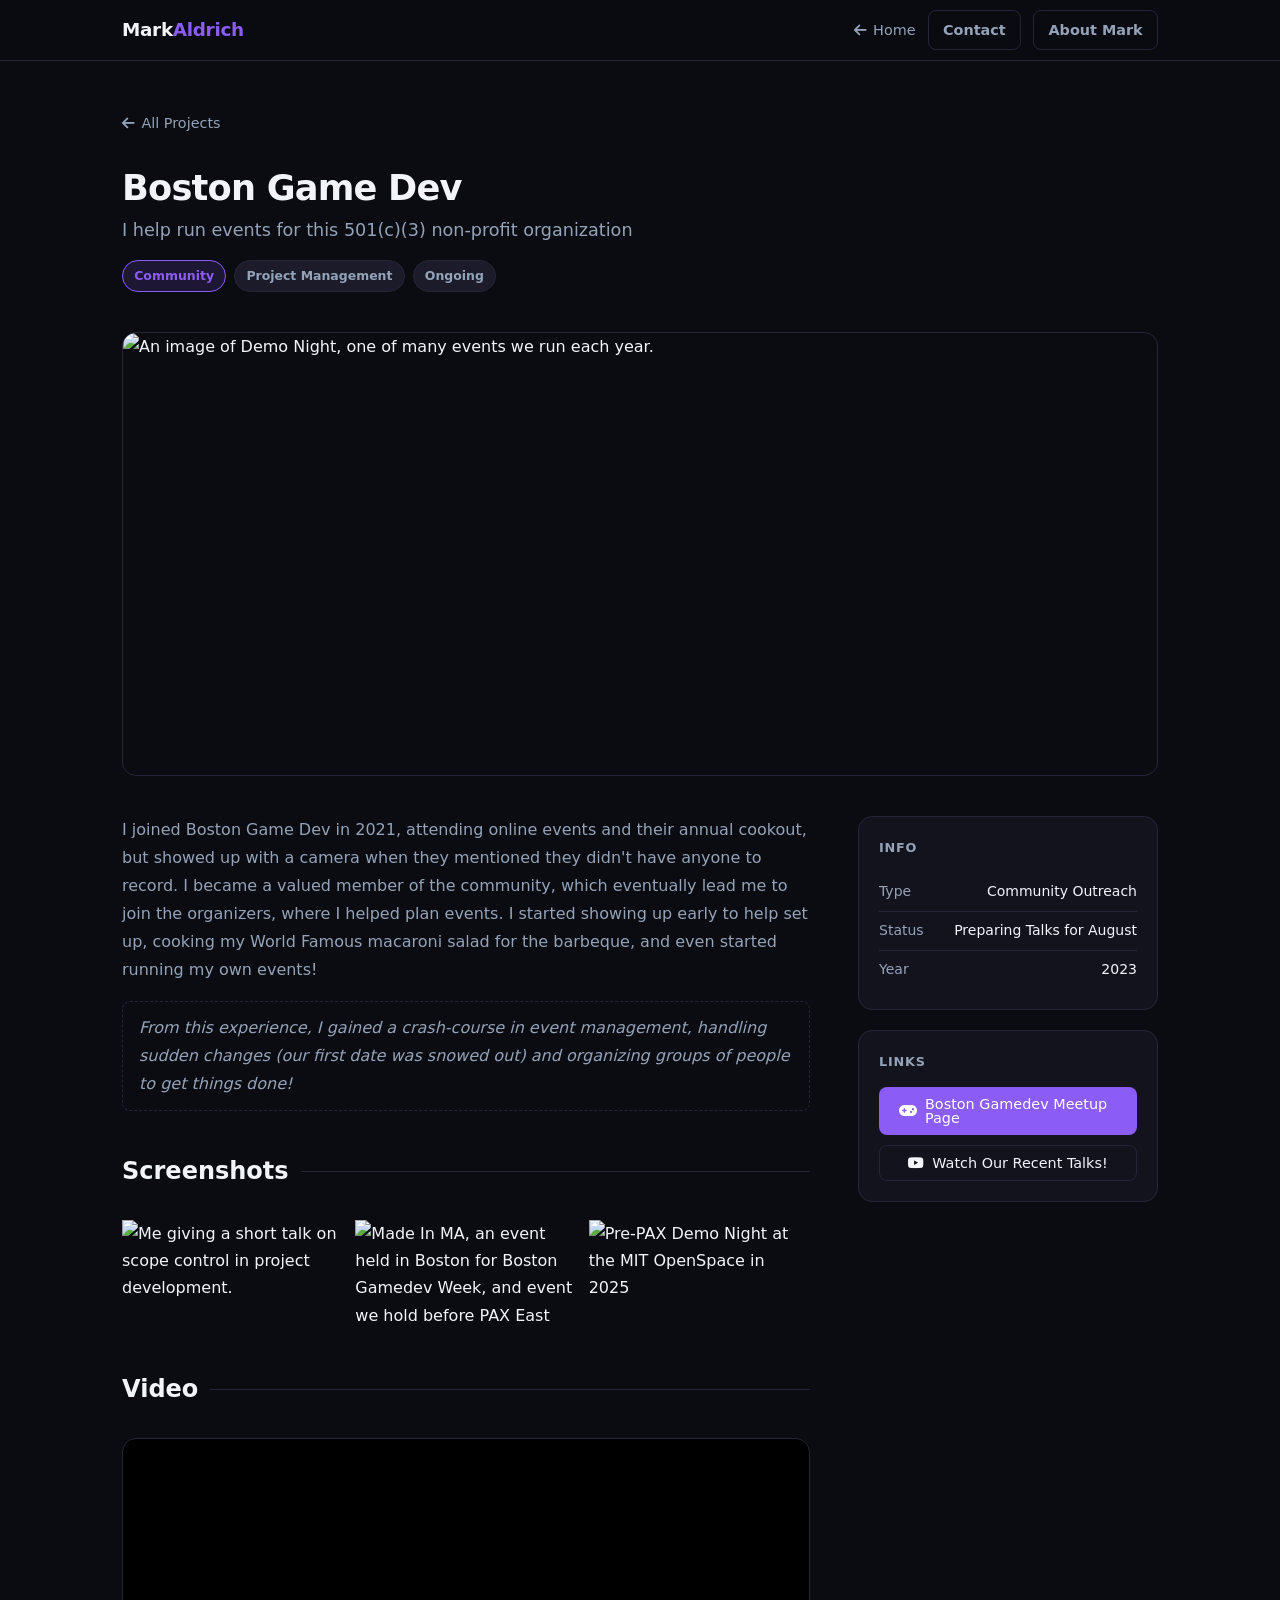
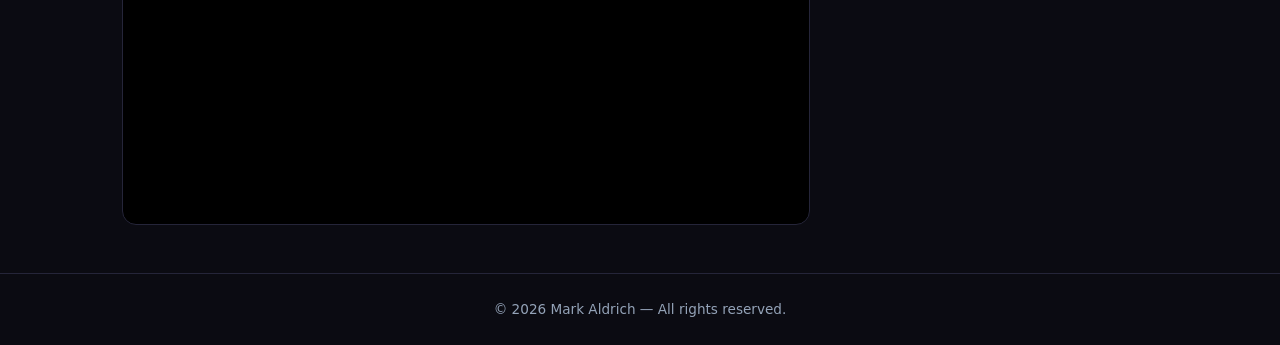
==== pages/boston-game-dev.html @ 4b6a3261 "Upload initial website, some of the images Some gifs need to be shortened to fit in Github" ====
<!DOCTYPE html>
<html lang="en">
<head>
  <meta charset="UTF-8" />
  <meta name="viewport" content="width=device-width, initial-scale=1.0" />

  <title>Boston Game Dev — Mark Aldrich</title>

  <link rel="icon" href="../favicon.svg" type="image/svg+xml">
  <link rel="stylesheet" href="../css/style.css" />
  <link rel="stylesheet" href="https://cdnjs.cloudflare.com/ajax/libs/font-awesome/6.5.0/css/all.min.css" crossorigin="anonymous" />
</head>
<body>
  <nav>
    <div class="nav-inner">
      <a href="../index.html" class="nav-logo">Mark<span>Aldrich</span></a>
      <div class="nav-right">
        <a href="../index.html"   class="nav-back"><i class="fas fa-arrow-left"></i> Home</a>
        <a href="../contact.html" class="nav-about">Contact</a>
        <a href="../about.html"   class="nav-about">About Mark</a>
      </div>
    </div>
  </nav>

  <main>
    <a href="../index.html" class="back-link">
      <i class="fas fa-arrow-left"></i> All Projects
    </a>

    <div class="project-header">
      <h1>Boston Game Dev</h1>
      <p class="subtitle">I help run events for this 501(c)(3) non-profit organization</p>
      <div class="tag-row">
        <span class="tag accent">Community</span>
        <span class="tag">Project Management</span>
        <span class="tag">Ongoing</span>
      </div>
    </div>

    <img src="../images/boston-game-dev-banner.jpg" alt="An image of Demo Night, one of many events we run each year." class="project-banner" />

    <div class="project-body">
      <div class="project-main">
        <div class="prose">
          <p>
            I joined Boston Game Dev in 2021, attending online events and their annual cookout, but showed up with a camera when they mentioned they didn't have anyone to record.
            I became a valued member of the community, which eventually lead me to join the organizers, where I helped plan events.  I started showing up early to help
            set up, cooking my World Famous macaroni salad for the barbeque, and even started running my own events!
          </p>

          <p class="placeholder-text">
            From this experience, I gained a crash-course in event management, handling sudden changes (our first date was snowed out) and organizing groups of people to get things done!
          </p>
        </div>

        <h2 class="section-title" style="margin-top: 2.5rem;">Screenshots</h2>

        <div class="gallery">
          <div class="gallery-itemr">
            <img src="../images/boston-game-dev-1.png" alt="Me giving a short talk on scope control in project development.">
          </div>

          <div class="gallery-itemr">
            <img src="../images/boston-game-dev-2.jpg" alt="Made In MA, an event held in Boston for Boston Gamedev Week, and event we hold before PAX East">
          </div>

          <div class="gallery-itemr">
            <img src="../images/boston-game-dev-3.jpg" alt="Pre-PAX Demo Night at the MIT OpenSpace in 2025">
          </div>
        </div>

        <h2 class="section-title" style="margin-top: 2.5rem;">Video</h2>

        <div class="video-wrap">
          <iframe
            src="https://www.youtube.com/embed/at8ebTkHzjo"
            title="An event I ran in February 2026"
            allowfullscreen
            allow="accelerometer; autoplay; clipboard-write; encrypted-media; gyroscope; picture-in-picture">
          </iframe>
        </div>
      </div>

      <aside class="project-sidebar">
        <div class="sidebar-card">
          <h3>Info</h3>

          <div class="info-row">
            <span class="info-label">Type</span>
            <span class="info-value">Community Outreach</span>
          </div>
          <div class="info-row">
            <span class="info-label">Status</span>
            <span class="info-value">Preparing Talks for August</span>
          </div>
          <div class="info-row">
            <span class="info-label">Year</span>
            <span class="info-value">2023</span>
          </div>

        </div>

        <div class="sidebar-card">
          <h3>Links</h3>
          <div class="link-stack">

            <a href="https://www.meetup.com/bostongamedev/" target="_blank" rel="noopener" class="btn btn-primary">
              <i class="fas fa-gamepad"></i> Boston Gamedev Meetup Page
            </a>

            <a href="https://www.youtube.com/@bostongamedev" target="_blank" rel="noopener" class="btn btn-outline">
              <i class="fab fa-youtube"></i> Watch Our Recent Talks!
            </a>
          </div>
        </div>
      </aside>
    </div>
  </main>

  <footer>
    <p>&copy; 2026 Mark Aldrich &mdash; All rights reserved.</p>
  </footer>
  <script src="../js/lightbox.js"></script>
</body>
</html>
---- css/style.css ----
/* ================================================================
   Mark Aldrich Portfolio — Stylesheet
   ================================================================

   Quick-reference: colour variables are at the top.
   Change --accent to any hex colour to retheme the whole site.
   ================================================================ */

/* ── Variables ─────────────────────────────────────────────────── */
:root {
  --bg:       #0b0b12;
  --surface:  #13131e;
  --surface2: #1b1b2a;
  --border:   #252539;
  --accent:   #8b5cf6;   /* main purple — change this to retheme */
  --accent-h: #7c3aed;
  --text:     #f1f5f9;
  --muted:    #94a3b8;
  --yt:       #e63030;
  --it:       #e05555;
  --tw:       #9146ff;
  --ss:       #00ab6c;
  --r:        14px;      /* border-radius used everywhere */
}

/* ── Reset ─────────────────────────────────────────────────────── */
*, *::before, *::after { box-sizing: border-box; margin: 0; padding: 0; }
html { scroll-behavior: smooth; }
body {
  background: var(--bg);
  color: var(--text);
  font-family: 'Segoe UI', system-ui, -apple-system, sans-serif;
  line-height: 1.7;
  min-height: 100vh;
  display: flex;
  flex-direction: column;
}
img { display: block; max-width: 100%; }
a   { color: inherit; text-decoration: none; }

/* ── Navigation ────────────────────────────────────────────────── */
nav {
  background: rgba(11, 11, 18, 0.85);
  backdrop-filter: blur(14px);
  -webkit-backdrop-filter: blur(14px);
  border-bottom: 1px solid var(--border);
  position: sticky;
  top: 0;
  z-index: 100;
}
.nav-inner {
  max-width: 1100px;
  margin: 0 auto;
  padding: 0 2rem;
  height: 60px;
  display: flex;
  align-items: center;
  justify-content: space-between;
  gap: 1rem;
}
.nav-logo {
  font-size: 1.15rem;
  font-weight: 700;
  letter-spacing: -0.3px;
  white-space: nowrap;
}
.nav-logo span { color: var(--accent); }
.nav-back {
  display: inline-flex;
  align-items: center;
  gap: 0.4rem;
  color: var(--muted);
  font-size: 0.9rem;
  transition: color 0.15s;
}
.nav-back:hover { color: var(--text); }

/* ── Footer ────────────────────────────────────────────────────── */
footer {
  margin-top: auto;
  border-top: 1px solid var(--border);
  padding: 1.5rem;
  text-align: center;
  color: var(--muted);
  font-size: 0.85rem;
}

/* ── Main wrapper ──────────────────────────────────────────────── */
main {
  max-width: 1100px;
  margin: 0 auto;
  padding: 3rem 2rem;
  flex: 1;
  width: 100%;
}

/* ── Buttons ───────────────────────────────────────────────────── */
.btn {
  display: inline-flex;
  align-items: center;
  gap: 0.5rem;
  padding: 0.6rem 1.25rem;
  border-radius: 8px;
  border: none;
  font-size: 0.9rem;
  font-weight: 500;
  cursor: pointer;
  text-decoration: none;
  line-height: 1;
  transition: background 0.15s, transform 0.15s, border-color 0.15s;
}
.btn-primary { background: var(--accent); color: #fff; }
.btn-primary:hover { background: var(--accent-h); transform: translateY(-1px); }
.btn-outline {
  background: transparent;
  color: var(--text);
  border: 1px solid var(--border);
}
.btn-outline:hover { background: var(--surface2); border-color: var(--accent); }

/* ── Section title ─────────────────────────────────────────────── */
.section-title {
  font-size: 1.5rem;
  font-weight: 700;
  margin-bottom: 1.75rem;
  display: flex;
  align-items: center;
  gap: 0.75rem;
}
.section-title::after {
  content: '';
  flex: 1;
  height: 1px;
  background: var(--border);
}

/* ── Platform colour helpers ───────────────────────────────────── */
.yt-color { color: var(--yt); }
.it-color { color: var(--it); }
.tw-color { color: var(--tw); }
.ss-color { color: var(--ss); }

/* ================================================================
   HOME PAGE — Hero / Profile
   ================================================================ */

.profile {
  display: flex;
  align-items: center;
  gap: 2.5rem;
  padding: 2.5rem 0 3.5rem;
  flex-wrap: wrap;
}
.profile-photo-wrap { flex-shrink: 0; }

/* Actual photo — shown when you add your image */
.profile-photo {
  width: 160px;
  height: 160px;
  border-radius: 50%;
  object-fit: cover;
  border: 3px solid var(--accent);
  box-shadow: 0 0 0 6px rgba(139, 92, 246, 0.15);
}

/* Placeholder shown until you add a photo */
.photo-placeholder {
  width: 160px;
  height: 160px;
  border-radius: 50%;
  border: 3px dashed var(--border);
  background: var(--surface);
  display: flex;
  flex-direction: column;
  align-items: center;
  justify-content: center;
  gap: 0.5rem;
  color: var(--muted);
  font-size: 0.75rem;
  text-align: center;
}
.photo-placeholder i { font-size: 2.5rem; }

.profile-text { flex: 1; min-width: 200px; }
.profile-text h1 {
  font-size: 2.4rem;
  font-weight: 800;
  letter-spacing: -1px;
  line-height: 1.1;
}
.profile-text h1 span { color: var(--accent); }
.profile-bio {
  margin-top: 0.75rem;
  font-size: 1.05rem;
  color: var(--muted);
  max-width: 560px;
}
.profile-bio.placeholder-bio {
  font-style: italic;
  border: 1px dashed var(--border);
  border-radius: 8px;
  padding: 0.75rem 1rem;
}

/* Social links row */
.social-row { display: flex; gap: 0.65rem; margin-top: 1.25rem; flex-wrap: wrap; }
.social-pill {
  display: inline-flex;
  align-items: center;
  gap: 0.4rem;
  padding: 0.4rem 0.85rem;
  border-radius: 100px;
  font-size: 0.85rem;
  font-weight: 500;
  color: #fff;
  text-decoration: none;
  transition: opacity 0.15s, transform 0.15s;
}
.social-pill:hover { opacity: 0.85; transform: translateY(-1px); }
.social-pill.yt { background: var(--yt); }
.social-pill.it { background: var(--it); }
.social-pill.tw { background: var(--tw); }
.social-pill.ss { background: var(--ss); }

/* ================================================================
   HOME PAGE — Project card grid
   ================================================================ */

.projects-grid {
  display: grid;
  grid-template-columns: repeat(auto-fill, minmax(300px, 1fr));
  gap: 1.5rem;
}

/* ── The card ── */
.project-card {
  display: flex;
  flex-direction: column;
  border-radius: var(--r);
  overflow: hidden;
  border: 1px solid var(--border);
  background: var(--surface);
  text-decoration: none;
  transition: border-color 0.25s, transform 0.25s, box-shadow 0.25s;
  cursor: pointer;
}
.project-card:hover {
  border-color: var(--accent);
  transform: translateY(-4px);
  box-shadow: 0 16px 48px rgba(139, 92, 246, 0.18);
}

/* Image wrapper — holds the image AND the hover overlay */
.card-img-wrap {
  position: relative;
  aspect-ratio: 16 / 9;
  overflow: hidden;
  background: var(--surface2);
}
.card-img-wrap img {
  width: 100%;
  height: 100%;
  object-fit: cover;
  transition: transform 0.35s ease;
}
.project-card:hover .card-img-wrap img {
  transform: scale(1.06);
}

/* Hover overlay */
.card-overlay {
  position: absolute;
  inset: 0;
  background: rgba(139, 92, 246, 0.72);
  display: flex;
  align-items: center;
  justify-content: center;
  opacity: 0;
  transition: opacity 0.25s;
}
.project-card:hover .card-overlay { opacity: 1; }
.card-overlay-cta {
  color: #fff;
  font-size: 1.1rem;
  font-weight: 700;
  letter-spacing: 0.3px;
  display: flex;
  align-items: center;
  gap: 0.5rem;
}

/* Placeholder when there's no image yet */
.card-img-placeholder {
  width: 100%;
  height: 100%;
  display: flex;
  flex-direction: column;
  align-items: center;
  justify-content: center;
  gap: 0.5rem;
  color: rgba(255,255,255,0.25);
  font-size: 0.8rem;
}
.card-img-placeholder i { font-size: 2.5rem; }

/* Card label strip */
.card-label {
  padding: 1rem 1.1rem;
  display: flex;
  flex-direction: column;
  gap: 0.3rem;
}
.card-category {
  font-size: 0.72rem;
  font-weight: 700;
  text-transform: uppercase;
  letter-spacing: 0.8px;
  color: var(--accent);
}
.card-title {
  font-size: 1rem;
  font-weight: 700;
  line-height: 1.3;
  color: var(--text);
}
.card-blurb {
  font-size: 0.85rem;
  color: var(--muted);
  margin-top: 0.1rem;
  display: -webkit-box;
  -webkit-line-clamp: 2;
  -webkit-box-orient: vertical;
  overflow: hidden;
}

/* ================================================================
   PROJECT / VIDEO DETAIL PAGES
   ================================================================ */

/* Back nav link */
.back-link {
  display: inline-flex;
  align-items: center;
  gap: 0.4rem;
  color: var(--muted);
  font-size: 0.9rem;
  margin-bottom: 2rem;
  transition: color 0.15s;
}
.back-link:hover { color: var(--text); }

/* Page title block */
.project-header { margin-bottom: 2.5rem; }
.project-header h1 {
  font-size: 2.2rem;
  font-weight: 800;
  letter-spacing: -0.8px;
  line-height: 1.2;
}
.project-header .subtitle {
  font-size: 1.1rem;
  color: var(--muted);
  margin-top: 0.4rem;
}
.tag-row { display: flex; gap: 0.5rem; flex-wrap: wrap; margin-top: 0.9rem; }
.tag {
  padding: 0.25rem 0.7rem;
  border-radius: 100px;
  font-size: 0.78rem;
  font-weight: 600;
  background: var(--surface2);
  border: 1px solid var(--border);
  color: var(--muted);
}
.tag.accent { background: rgba(139,92,246,0.15); border-color: var(--accent); color: var(--accent); }

/* Banner image */
.project-banner {
  width: 100%;
  border-radius: var(--r);
  margin-bottom: 2.5rem;
  aspect-ratio: 21 / 9;
  object-fit: cover;
  border: 1px solid var(--border);
}
.banner-placeholder {
  width: 100%;
  aspect-ratio: 21 / 9;
  border-radius: var(--r);
  margin-bottom: 2.5rem;
  background: var(--surface);
  border: 1px dashed var(--border);
  display: flex;
  flex-direction: column;
  align-items: center;
  justify-content: center;
  gap: 0.5rem;
  color: var(--muted);
  font-size: 0.85rem;
}
.banner-placeholder i { font-size: 2rem; }

/* Content body */
.project-body {
  display: grid;
  grid-template-columns: 1fr 300px;
  gap: 3rem;
  align-items: start;
}
@media (max-width: 800px) {
  .project-body { grid-template-columns: 1fr; gap: 2rem; }
}

/* Main column */
.project-main { min-width: 0; }
.prose p {
  color: var(--muted);
  margin-bottom: 1.1rem;
  font-size: 1rem;
  line-height: 1.75;
}
.prose p.placeholder-text {
  font-style: italic;
  border: 1px dashed var(--border);
  border-radius: 8px;
  padding: 0.75rem 1rem;
}
.prose h2 {
  font-size: 1.25rem;
  font-weight: 700;
  margin: 2rem 0 0.75rem;
  color: var(--text);
}

/* Gallery */
.gallery {
  display: grid;
  grid-template-columns: repeat(auto-fill, minmax(220px, 1fr));
  gap: 0.75rem;
  margin-top: 0.5rem;
}
.gallery-item {
  aspect-ratio: 16 / 9;
  border-radius: 8px;
  overflow: hidden;
  border: 1px solid var(--border);
  background: var(--surface2);
  cursor: zoom-in;
}
.gallery-item img {
  width: 100%; height: 100%;
  object-fit: cover;
  transition: transform 0.3s;
}
.gallery-item:hover img { transform: scale(1.05); }
.gallery-item.placeholder {
  display: flex;
  flex-direction: column;
  align-items: center;
  justify-content: center;
  gap: 0.4rem;
  color: var(--muted);
  font-size: 0.78rem;
  cursor: default;
  border-style: dashed;
}
.gallery-item.placeholder i { font-size: 1.5rem; }

/* YouTube embed */
.video-wrap {
  position: relative;
  aspect-ratio: 16 / 9;
  border-radius: var(--r);
  overflow: hidden;
  background: #000;
  border: 1px solid var(--border);
  margin-top: 0.5rem;
}
.video-wrap iframe {
  position: absolute;
  inset: 0;
  width: 100%;
  height: 100%;
  border: none;
}
.video-placeholder {
  aspect-ratio: 16 / 9;
  border-radius: var(--r);
  background: var(--surface);
  border: 1px dashed var(--border);
  display: flex;
  flex-direction: column;
  align-items: center;
  justify-content: center;
  gap: 0.6rem;
  color: var(--muted);
  font-size: 0.85rem;
  margin-top: 0.5rem;
}
.video-placeholder i { font-size: 2.5rem; color: var(--yt); }

/* Sidebar */
.project-sidebar {}
.sidebar-card {
  background: var(--surface);
  border: 1px solid var(--border);
  border-radius: var(--r);
  padding: 1.25rem;
  margin-bottom: 1.25rem;
}
.sidebar-card h3 {
  font-size: 0.8rem;
  font-weight: 700;
  text-transform: uppercase;
  letter-spacing: 0.8px;
  color: var(--muted);
  margin-bottom: 0.9rem;
}
.info-row {
  display: flex;
  justify-content: space-between;
  align-items: center;
  padding: 0.45rem 0;
  border-bottom: 1px solid var(--border);
  font-size: 0.875rem;
  gap: 0.5rem;
}
.info-row:last-child { border-bottom: none; }
.info-label { color: var(--muted); flex-shrink: 0; }
.info-value { color: var(--text); font-weight: 500; text-align: right; }
.link-stack { display: flex; flex-direction: column; gap: 0.6rem; }
.link-stack .btn { width: 100%; justify-content: center; }

/* ── Resume download button ────────────────────────────────────── */
.btn-resume {
  display: inline-flex;
  align-items: center;
  gap: 0.5rem;
  padding: 0.55rem 1.1rem;
  border-radius: 8px;
  border: 1px solid var(--border);
  background: transparent;
  color: var(--text);
  font-size: 0.9rem;
  font-weight: 500;
  text-decoration: none;
  transition: background 0.15s, border-color 0.15s, transform 0.15s;
}
.btn-resume:hover {
  background: var(--surface2);
  border-color: var(--accent);
  transform: translateY(-1px);
}

/* ── Contact page ───────────────────────────────────────────────── */
.contact-main { }
.contact-layout {
  display: grid;
  grid-template-columns: 1fr 300px;
  gap: 3rem;
  align-items: start;
}
.contact-form-wrap h1 { font-size: 2.2rem; font-weight: 800; letter-spacing: -0.8px; margin-bottom: 0.5rem; }
.contact-intro { color: var(--muted); margin-bottom: 2rem; font-size: 1rem; }

/* Form fields */
.form-group { display: flex; flex-direction: column; gap: 0.4rem; margin-bottom: 1.25rem; }
.form-group label { font-size: 0.82rem; font-weight: 600; color: var(--muted); letter-spacing: 0.3px; }
.form-group input,
.form-group textarea {
  background: var(--surface);
  border: 1px solid var(--border);
  border-radius: 8px;
  color: var(--text);
  padding: 0.7rem 1rem;
  font-size: 0.95rem;
  font-family: inherit;
  line-height: 1.5;
  transition: border-color 0.15s, box-shadow 0.15s;
  width: 100%;
}
.form-group input:focus,
.form-group textarea:focus {
  outline: none;
  border-color: var(--accent);
  box-shadow: 0 0 0 3px rgba(139, 92, 246, 0.15);
}
.form-group input::placeholder,
.form-group textarea::placeholder { color: var(--border); }
.form-group textarea { resize: vertical; min-height: 150px; }

.btn-submit { margin-top: 0.5rem; padding: 0.75rem 1.75rem; font-size: 1rem; }

/* Success / error banners */
.form-banner[hidden] { display: none; }
.form-banner {
  display: flex;
  align-items: flex-start;
  gap: 0.6rem;
  padding: 0.9rem 1.1rem;
  border-radius: 8px;
  margin-top: 1rem;
  font-size: 0.9rem;
  line-height: 1.5;
}
.form-success { background: rgba(34,197,94,0.1); border: 1px solid rgba(34,197,94,0.3); color: #4ade80; }
.form-error   { background: rgba(239,68,68,0.1);  border: 1px solid rgba(239,68,68,0.3);  color: #f87171; }
.form-error a { color: #f87171; text-decoration: underline; }

/* Contact sidebar */
.contact-sidebar { }
.contact-method {
  display: flex;
  align-items: center;
  gap: 0.9rem;
  padding: 0.7rem 0;
  border-bottom: 1px solid var(--border);
  text-decoration: none;
  transition: opacity 0.15s;
}
.contact-method:last-child { border-bottom: none; }
.contact-method:hover { opacity: 0.8; }
.contact-method-icon {
  width: 38px;
  height: 38px;
  border-radius: 9px;
  display: flex;
  align-items: center;
  justify-content: center;
  font-size: 1rem;
  flex-shrink: 0;
  color: #fff;
}
.contact-method-label { font-size: 0.75rem; color: var(--muted); }
.contact-method-value { font-size: 0.875rem; font-weight: 500; color: var(--text); }

@media (max-width: 800px) {
  .contact-layout { grid-template-columns: 1fr; gap: 2rem; }
}

/* ── About page nav link & project-page nav-right ─────────────── */
.nav-about {
  font-size: 0.9rem;
  font-weight: 600;
  color: var(--muted);
  padding: 0.4rem 0.9rem;
  border-radius: 8px;
  border: 1px solid var(--border);
  transition: color 0.15s, border-color 0.15s, background 0.15s;
  white-space: nowrap;
}
.nav-about:hover,
.nav-about.active {
  color: var(--text);
  border-color: var(--accent);
  background: rgba(139, 92, 246, 0.08);
}
.nav-right {
  display: flex;
  align-items: center;
  gap: 0.75rem;
}

/* ================================================================
   ABOUT PAGE
   ================================================================ */

.about-hero {
  display: flex;
  align-items: center;
  gap: 2.5rem;
  padding: 2.5rem 0 3rem;
  flex-wrap: wrap;
}
.about-hero-text { flex: 1; min-width: 200px; }
.about-hero-text h1 { font-size: 2.6rem; font-weight: 800; letter-spacing: -1px; line-height: 1.1; }
.about-hero-text h1 span { color: var(--accent); }
.about-tagline {
  font-size: 1.1rem;
  color: var(--muted);
  margin-top: 0.5rem;
}

/* Larger photo variant for the About page */
.photo-placeholder.large,
.profile-photo.large {
  width: 200px;
  height: 200px;
}

.about-section { margin-bottom: 3.5rem; }

.about-prose {
  max-width: 740px;
  display: flex;
  flex-direction: column;
  gap: 1rem;
}
.about-prose p { font-size: 1.05rem; color: var(--muted); line-height: 1.8; }
.about-prose p:not(.placeholder-text) { color: var(--text); }

/* Pillars grid (shared with home, also used on About) */
.pillars-grid {
  display: grid;
  grid-template-columns: repeat(auto-fill, minmax(220px, 1fr));
  gap: 1.5rem;
}
.pillar-card {
  background: var(--surface);
  border: 1px solid var(--border);
  border-radius: var(--r);
  padding: 1.5rem;
  display: flex;
  flex-direction: column;
  gap: 0.75rem;
  transition: border-color 0.2s, transform 0.2s;
}
.pillar-card:hover { border-color: var(--accent); transform: translateY(-2px); }
.pillar-card h3 { font-size: 1.05rem; font-weight: 700; }
.pillar-card p { color: var(--muted); font-size: 0.9rem; flex: 1; }
.pillar-icon {
  width: 46px;
  height: 46px;
  border-radius: 10px;
  display: flex;
  align-items: center;
  justify-content: center;
  font-size: 1.3rem;
  color: #fff;
}
.yt-bg { background: var(--yt); }
.it-bg { background: var(--it); }
.tw-bg { background: var(--tw); }
.ss-bg { background: var(--ss); }

/* ================================================================
   LIGHTBOX
   ================================================================ */
#lightbox {
  display: none;
  position: fixed;
  inset: 0;
  z-index: 1000;
  align-items: center;
  justify-content: center;
}
#lightbox.active { display: flex; }

#lb-backdrop {
  position: absolute;
  inset: 0;
  background: rgba(0, 0, 0, 0.92);
  cursor: zoom-out;
}

#lb-img-wrap {
  position: relative;
  z-index: 1;
  max-width: 90vw;
  max-height: 90vh;
  display: flex;
  flex-direction: column;
  align-items: center;
  gap: 0.75rem;
}
#lb-img {
  max-width: 90vw;
  max-height: 82vh;
  object-fit: contain;
  border-radius: 6px;
  box-shadow: 0 8px 64px rgba(0,0,0,0.8);
  display: block;
}
#lb-caption {
  color: rgba(255,255,255,0.7);
  font-size: 0.875rem;
  text-align: center;
  max-width: 70ch;
  line-height: 1.5;
}

/* Close button */
#lb-close {
  position: fixed;
  top: 1.25rem;
  right: 1.25rem;
  z-index: 2;
  background: rgba(255,255,255,0.1);
  border: 1px solid rgba(255,255,255,0.2);
  color: #fff;
  width: 40px;
  height: 40px;
  border-radius: 50%;
  font-size: 1.1rem;
  cursor: pointer;
  display: flex;
  align-items: center;
  justify-content: center;
  transition: background 0.15s;
}
#lb-close:hover { background: rgba(255,255,255,0.2); }

/* Prev / Next buttons */
#lb-prev,
#lb-next {
  position: fixed;
  top: 50%;
  transform: translateY(-50%);
  z-index: 2;
  background: rgba(255,255,255,0.1);
  border: 1px solid rgba(255,255,255,0.2);
  color: #fff;
  width: 48px;
  height: 48px;
  border-radius: 50%;
  font-size: 1.75rem;
  line-height: 1;
  cursor: pointer;
  display: flex;
  align-items: center;
  justify-content: center;
  transition: background 0.15s;
}
#lb-prev:hover,
#lb-next:hover { background: rgba(255,255,255,0.2); }
#lb-prev { left:  1.25rem; }
#lb-next { right: 1.25rem; }

/* ── Responsive ────────────────────────────────────────────────── */
@media (max-width: 768px) {
  .nav-inner { padding: 0 1rem; }
  .nav-about { font-size: 0.8rem; padding: 0.35rem 0.65rem; }
  main { padding: 2rem 1rem; }
  .profile { gap: 1.5rem; flex-direction: column; text-align: center; }
  .about-hero { gap: 1.5rem; flex-direction: column; text-align: center; }
  .about-hero-text h1 { font-size: 2rem; }
  .social-row { justify-content: center; }
  .profile-text h1 { font-size: 1.9rem; }
  .projects-grid { grid-template-columns: 1fr; }
  .project-header h1 { font-size: 1.7rem; }
  .project-banner, .banner-placeholder { aspect-ratio: 16 / 9; }
  .pillars-grid { grid-template-columns: 1fr 1fr; }
}
@media (max-width: 480px) {
  .pillars-grid { grid-template-columns: 1fr; }
  .nav-right { gap: 0.4rem; }
}
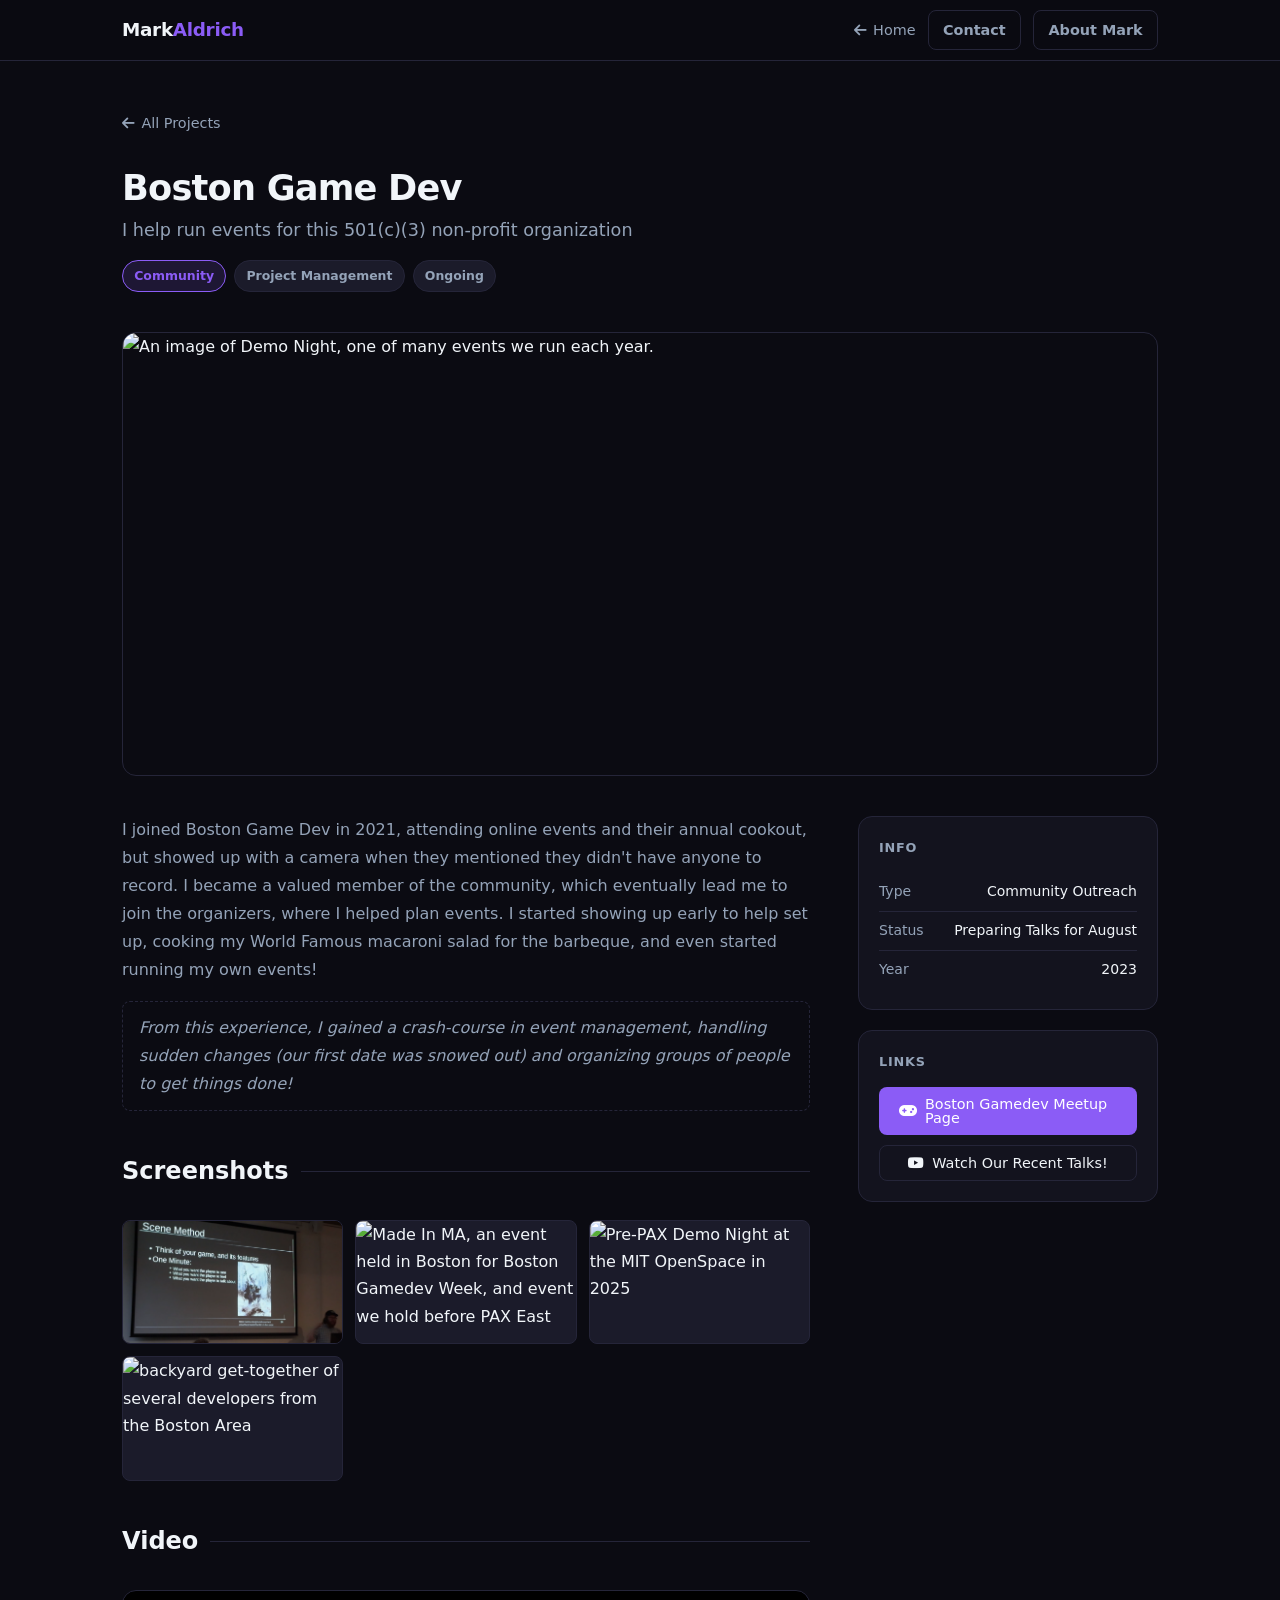
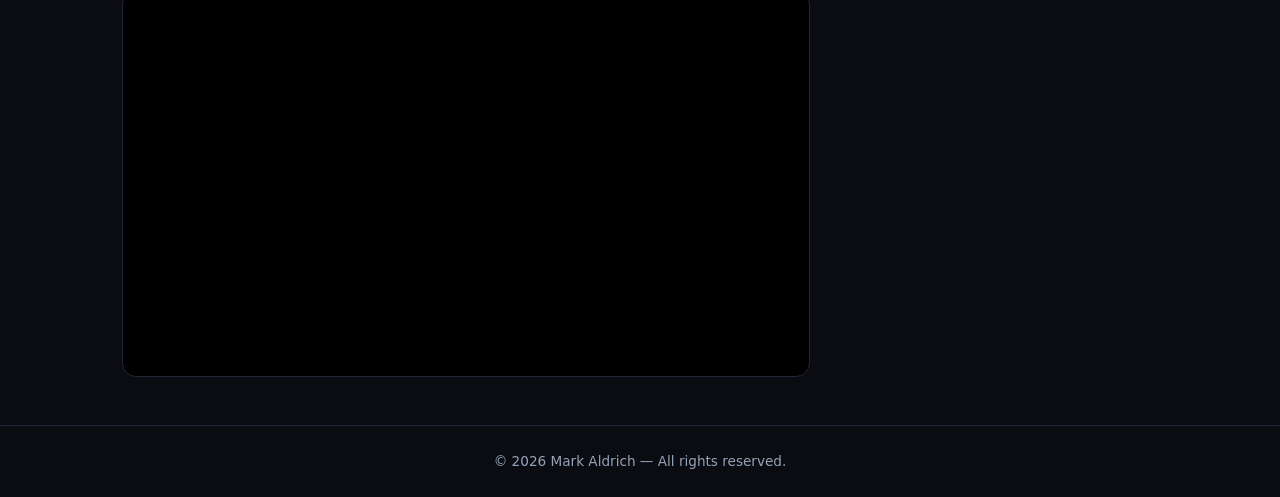
==== commit 16b921ad: "Added Biosphere Added biosphere to projects list, and reorganized to put it further ahead, since it'" ====
--- a/pages/boston-game-dev.html
+++ b/pages/boston-game-dev.html
@@ -37,7 +37,7 @@
       </div>
     </div>
 
-    <img src="../images/boston-game-dev-banner.jpg" alt="An image of Demo Night, one of many events we run each year." class="project-banner" />
+    <img src="../images/boston-game-dev-banner.JPG" alt="An image of Demo Night, one of many events we run each year." class="project-banner" />
 
     <div class="project-body">
       <div class="project-main">
@@ -56,16 +56,20 @@
         <h2 class="section-title" style="margin-top: 2.5rem;">Screenshots</h2>
 
         <div class="gallery">
-          <div class="gallery-itemr">
+          <div class="gallery-item">
             <img src="../images/boston-game-dev-1.png" alt="Me giving a short talk on scope control in project development.">
           </div>
 
-          <div class="gallery-itemr">
-            <img src="../images/boston-game-dev-2.jpg" alt="Made In MA, an event held in Boston for Boston Gamedev Week, and event we hold before PAX East">
+          <div class="gallery-item">
+            <img src="../images/boston-game-dev-2.JPG" alt="Made In MA, an event held in Boston for Boston Gamedev Week, and event we hold before PAX East">
           </div>
 
-          <div class="gallery-itemr">
-            <img src="../images/boston-game-dev-3.jpg" alt="Pre-PAX Demo Night at the MIT OpenSpace in 2025">
+          <div class="gallery-item">
+            <img src="../images/boston-game-dev-3.JPG" alt="Pre-PAX Demo Night at the MIT OpenSpace in 2025">
+          </div>
+
+          <div class="gallery-item">
+            <img src="../images/boston-game-dev-bbq.jpg" alt="backyard get-together of several developers from the Boston Area">
           </div>
         </div>
 
